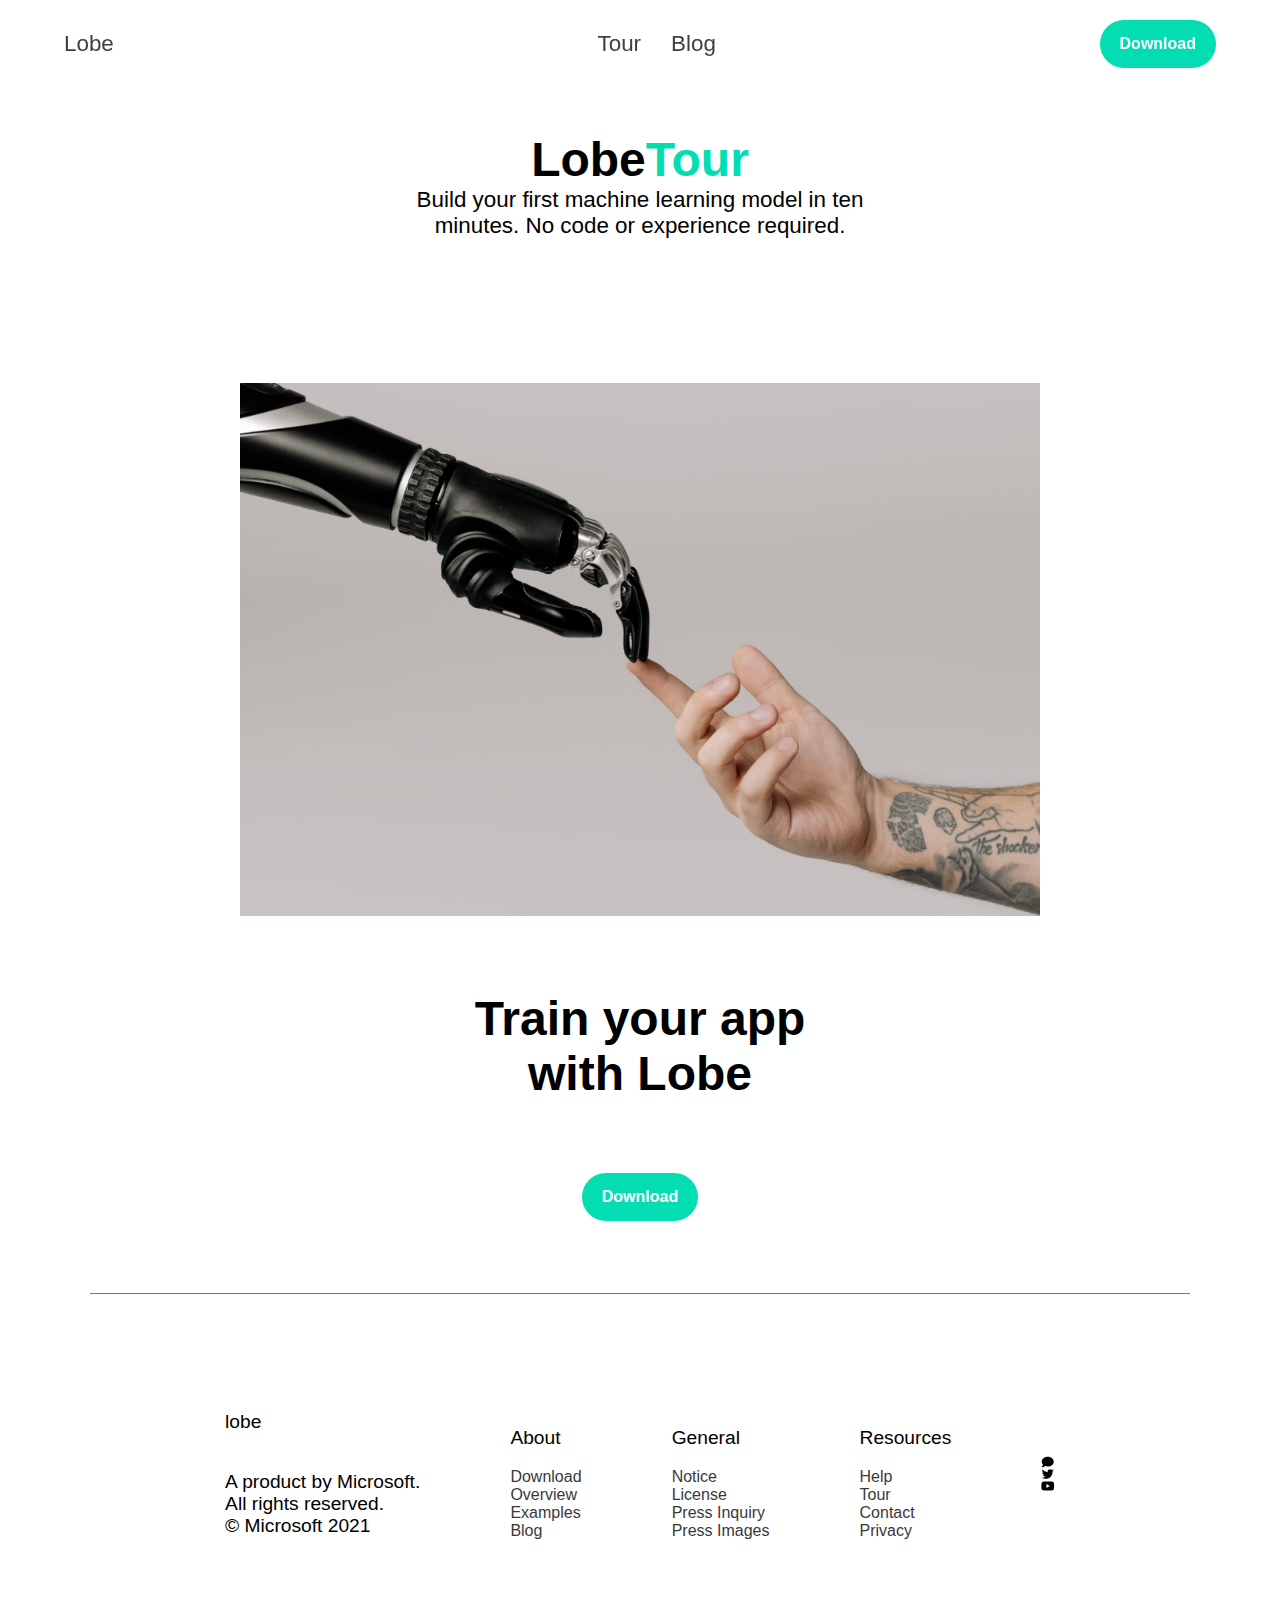
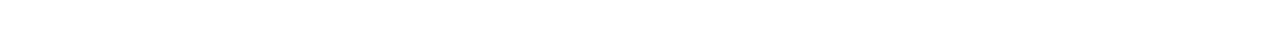
==== index.html @ 1dd6b3c1 "made v3.0 changes" ====
<!DOCTYPE html>
<html lang="en">
  <head>
    <meta charset="UTF-8" />
    <meta name="viewport" content="width=device-width, initial-scale=1.0" />
    <title>Lobe | Tour</title>
    <link rel="stylesheet" href="style1.css" />
  </head>
  <body>
    <div class="navbar-container">
      <nav class="navbar">
        <div class="navigation">
          <a href="">Lobe</a>
          <div class="innav">
            <a class="i1" href="blog.html">Tour</a>
            <a href="index.html">Blog</a>
          </div>
          <button>Download</button>
        </div>
      </nav>
    </div>
    <section class="main">
      <div class="sm1">
        <div class="smp1">
          <p class="sm1p1">Lobe</p>
          <p class="sm1p2">Tour</p>
        </div>
        <p class="smp2">
          Build your first machine learning model in ten <br />
          minutes. No code or experience required.
        </p>
      </div>
      <div class="sm2">
        <img src="/images/pexels-cottonbro-studio-6153354.jpg" alt="" />
        <h1>
          Train your app <br />
          with Lobe
        </h1>
        <button>Download</button>
      </div>
    </section>
    <footer class="foot">
      <div class="infoot">
        <div>
          <p>lobe</p>
          <p>
            A product by Microsoft. <br />
            All rights reserved. <br />
            © Microsoft 2021
          </p>
        </div>
        <div>
          <p>About</p>
          <a href="">Download</a>
          <a href="">Overview</a>
          <a href="">Examples</a>
          <a href="">Blog</a>
        </div>
        <div>
          <p>General</p>
          <a href="">Notice</a>
          <a href="">License</a>
          <a href="">Press Inquiry</a>
          <a href="">Press Images</a>
        </div>
        <div>
          <p>Resources</p>
          <a href="">Help</a>
          <a href="">Tour</a>
          <a href="">Contact</a>
          <a href="">Privacy</a>
        </div>
        <div class="fola">
          <svg
            xmlns="http://www.w3.org/2000/svg"
            height="1em"
            viewBox="0 0 512 512"
          >
            <!--! Font Awesome Free 6.4.2 by @fontawesome - https://fontawesome.com License - https://fontawesome.com/license (Commercial License) Copyright 2023 Fonticons, Inc. -->
            <path
              d="M512 240c0 114.9-114.6 208-256 208c-37.1 0-72.3-6.4-104.1-17.9c-11.9 8.7-31.3 20.6-54.3 30.6C73.6 471.1 44.7 480 16 480c-6.5 0-12.3-3.9-14.8-9.9c-2.5-6-1.1-12.8 3.4-17.4l0 0 0 0 0 0 0 0 .3-.3c.3-.3 .7-.7 1.3-1.4c1.1-1.2 2.8-3.1 4.9-5.7c4.1-5 9.6-12.4 15.2-21.6c10-16.6 19.5-38.4 21.4-62.9C17.7 326.8 0 285.1 0 240C0 125.1 114.6 32 256 32s256 93.1 256 208z"
            />
          </svg>
          <svg
            xmlns="http://www.w3.org/2000/svg"
            height="1em"
            viewBox="0 0 512 512"
          >
            <!--! Font Awesome Free 6.4.2 by @fontawesome - https://fontawesome.com License - https://fontawesome.com/license (Commercial License) Copyright 2023 Fonticons, Inc. -->
            <path
              d="M459.37 151.716c.325 4.548.325 9.097.325 13.645 0 138.72-105.583 298.558-298.558 298.558-59.452 0-114.68-17.219-161.137-47.106 8.447.974 16.568 1.299 25.34 1.299 49.055 0 94.213-16.568 130.274-44.832-46.132-.975-84.792-31.188-98.112-72.772 6.498.974 12.995 1.624 19.818 1.624 9.421 0 18.843-1.3 27.614-3.573-48.081-9.747-84.143-51.98-84.143-102.985v-1.299c13.969 7.797 30.214 12.67 47.431 13.319-28.264-18.843-46.781-51.005-46.781-87.391 0-19.492 5.197-37.36 14.294-52.954 51.655 63.675 129.3 105.258 216.365 109.807-1.624-7.797-2.599-15.918-2.599-24.04 0-57.828 46.782-104.934 104.934-104.934 30.213 0 57.502 12.67 76.67 33.137 23.715-4.548 46.456-13.32 66.599-25.34-7.798 24.366-24.366 44.833-46.132 57.827 21.117-2.273 41.584-8.122 60.426-16.243-14.292 20.791-32.161 39.308-52.628 54.253z"
            />
          </svg>
          <svg
            xmlns="http://www.w3.org/2000/svg"
            height="1em"
            viewBox="0 0 576 512"
          >
            <!--! Font Awesome Free 6.4.2 by @fontawesome - https://fontawesome.com License - https://fontawesome.com/license (Commercial License) Copyright 2023 Fonticons, Inc. -->
            <path
              d="M549.655 124.083c-6.281-23.65-24.787-42.276-48.284-48.597C458.781 64 288 64 288 64S117.22 64 74.629 75.486c-23.497 6.322-42.003 24.947-48.284 48.597-11.412 42.867-11.412 132.305-11.412 132.305s0 89.438 11.412 132.305c6.281 23.65 24.787 41.5 48.284 47.821C117.22 448 288 448 288 448s170.78 0 213.371-11.486c23.497-6.321 42.003-24.171 48.284-47.821 11.412-42.867 11.412-132.305 11.412-132.305s0-89.438-11.412-132.305zm-317.51 213.508V175.185l142.739 81.205-142.739 81.201z"
            />
          </svg>
        </div>
      </div>
    </footer>
  </body>
</html>
---- style1.css ----
body {
  margin: 0;
  padding: 0;
  box-sizing: border-box;
  font-size: 12px;
  font-family: Helvetica;
}

img {
  width: 800px;
  min-width: 300px;
}

button {
  background-color: #04ddb2;
  color: white;
  padding: 15px 20px;
  border: none;
  border-radius: 25px;
  font-size: 1rem;
  font-weight: bold;
  transition: background-color 1.5s, color 1s, transform 1.5s; 
}

button:hover {
  background-color: white;
  color: #04ddb2;
  border: inset 2px solid #04ddb2;
  transform: scale(1.2);
}

a {
  text-decoration: none;
  color: rgb(63, 63, 63);
}

.navbar-container {
  width: 100%;
  position: fixed;
  top: 0;
  z-index: 1000; /* Ensure it's above other content */
}

.navbar {
  background-color:  rgb(255, 255, 255, 0.94);
  padding: 20px 0;
}

.navigation {
  display: flex;
  justify-content: space-between;
  align-items: center;
  font-size: 1.4rem;
  margin: 0 5%;
}

.innav {
  display: flex;
  margin-right: -100px;
  gap: 30px;
}

.main {
  display: flex;
  flex-direction: column;
  justify-content: center;
  align-items: center;
  margin-top: 60px;
}

.main * {
  margin-top: 0;
  margin-bottom: 8vh;
}

.sm1 {
  margin-top: 8vh;
  text-align: center;
}

.smp1 {
  display: flex;
  justify-content: center;
  font-size: 3rem;
  font-weight: bold;
  margin-bottom: 0;
}

.smp1 p {
  margin-bottom: 0;
}

.sm1p2 {
  color: #04ddb2;
}

.sm1 .smp2 {
  font-size: 1.4rem;
  width: 600px;
}

.sm2 {
  text-align: center;
  margin-bottom: 8vh;
}

.sm2 h1 {
  font-size: 3rem;
  font-weight: bold;
}

.sm2 button {
  margin-bottom: 0;
}

.foot {
  max-width: 1100px;
  margin: auto;
  border-top: 1px solid rgb(119, 116, 116);
}

.infoot {
  display: flex;
  justify-content: space-evenly;
  align-items: center;
  margin: 0 5vh;
  height: 40vh;
}

.infoot p {
  font-size: 1.2rem;
}

.infoot a {
  font-size: 1rem;
  color: rgb(58, 57, 57);
}

.infoot div {
  display: flex;
  flex-direction: column;
}

.infoor .fola {
  display: inline;
}
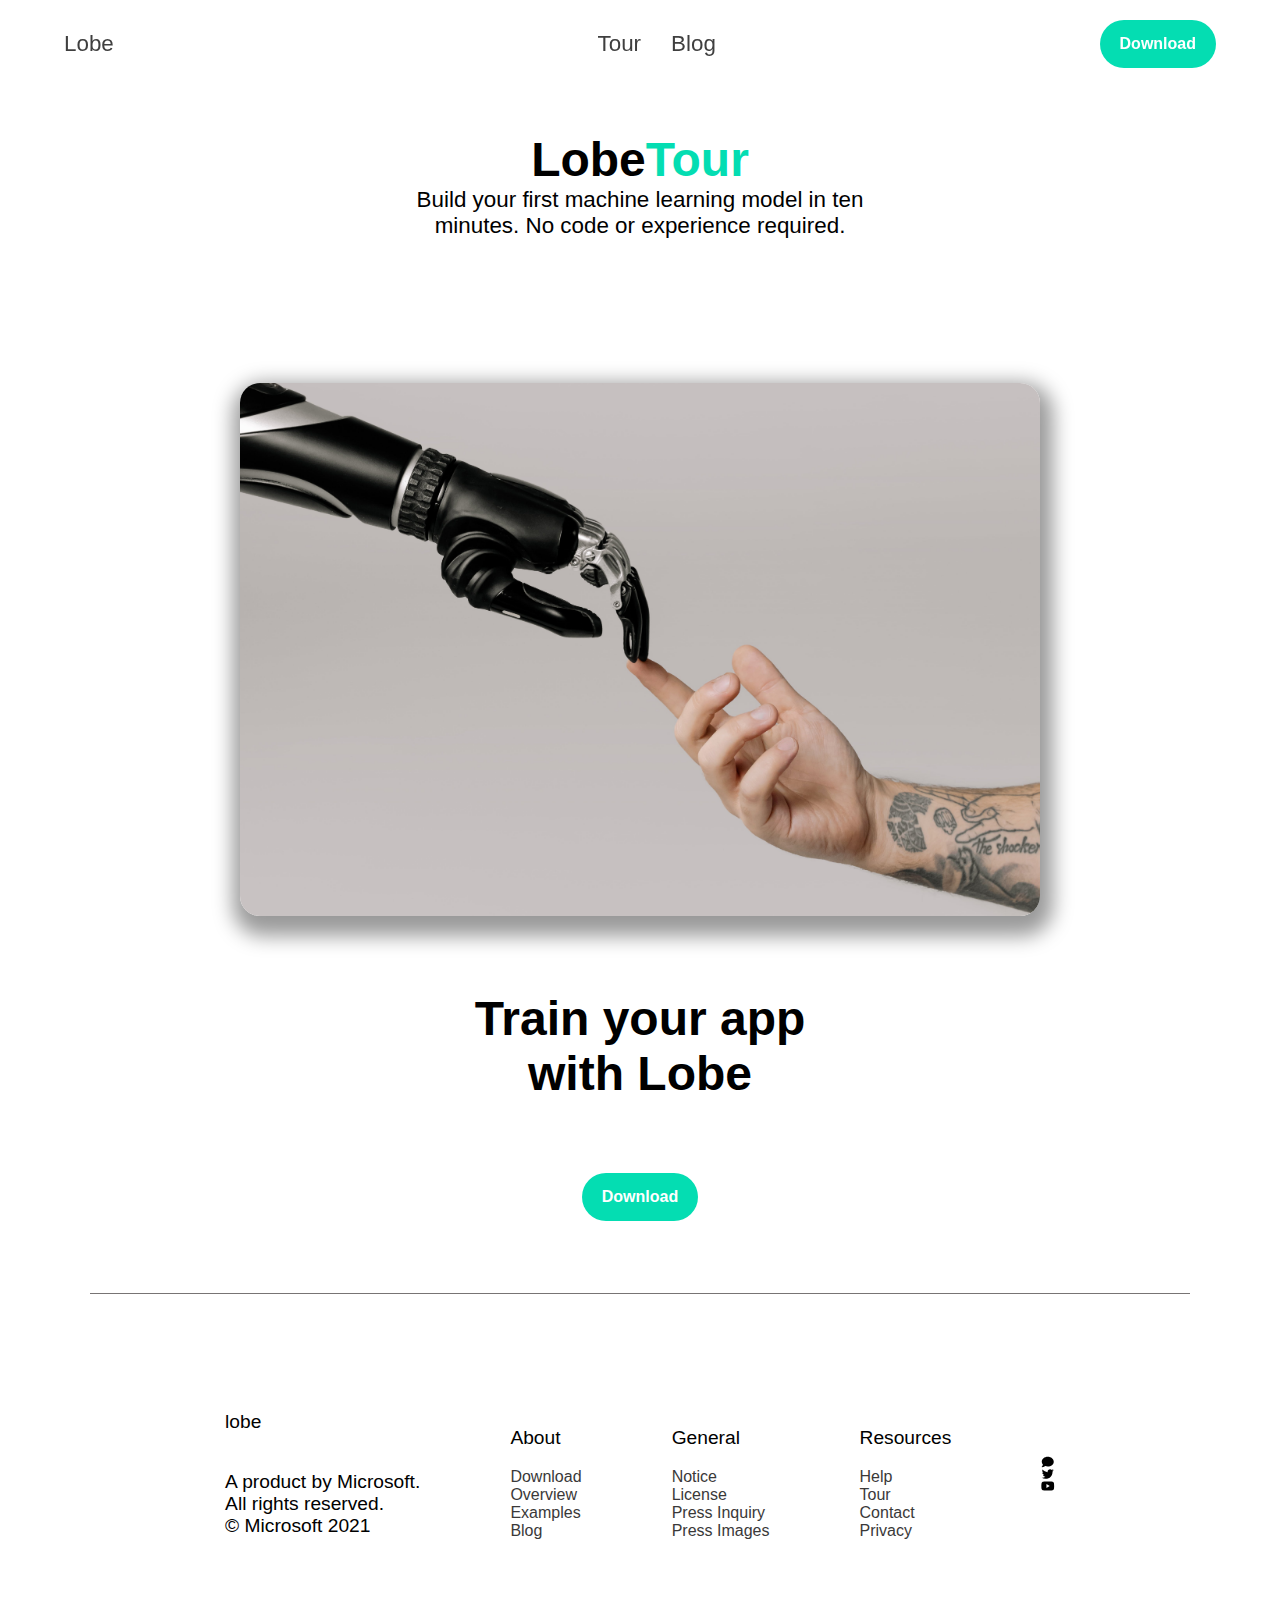
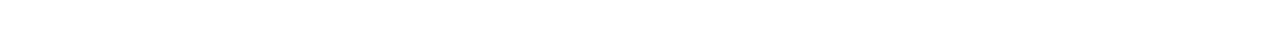
==== commit 3149384f: "made v5.0 changes" ====
--- a/index.html
+++ b/index.html
@@ -5,6 +5,7 @@
     <meta name="viewport" content="width=device-width, initial-scale=1.0" />
     <title>Lobe | Tour</title>
     <link rel="stylesheet" href="style1.css" />
+    <link rel="stylesheet" href="responsive1.css" />
   </head>
   <body>
     <div class="navbar-container">
@@ -31,7 +32,11 @@
         </p>
       </div>
       <div class="sm2">
-        <img src="/images/pexels-cottonbro-studio-6153354.jpg" alt="" />
+        <img
+          src="/images/pexels-cottonbro-studio-6153354.jpg"
+          alt=""
+          class="blur"
+        />
         <h1>
           Train your app <br />
           with Lobe
--- a/style1.css
+++ b/style1.css
@@ -9,6 +9,8 @@
 img {
   width: 800px;
   min-width: 300px;
+  border-radius: 20px;
+  box-shadow: 3px 10px 20px 10px rgba(0, 0, 0, 0.4);
 }
 
 button {
@@ -19,7 +21,7 @@
   border-radius: 25px;
   font-size: 1rem;
   font-weight: bold;
-  transition: background-color 1.5s, color 1s, transform 1.5s; 
+  transition: background-color 1s, color 0.8s, transform 1s; 
 }
 
 button:hover {
@@ -58,6 +60,16 @@
   display: flex;
   margin-right: -100px;
   gap: 30px;
+}
+
+.innav a {
+  transition: color 0.5s, text-decoration 0.5s, transform 0.5s;
+}
+
+.innav a:hover {
+  color: #04ddb2;
+  text-decoration: underline;
+  transform: scale(1.1);
 }
 
 .main {
@@ -113,6 +125,14 @@
   margin-bottom: 0;
 }
 
+.sm2 .blur {
+  transition: transform 1s;
+}
+
+.blur:hover  {
+  transform: scale(1.1);
+}
+
 .foot {
   max-width: 1100px;
   margin: auto;
@@ -136,6 +156,11 @@
   color: rgb(58, 57, 57);
 }
 
+.infoot a:hover {
+  color: #04ddb2;
+  transform: scale(1.1);
+}
+
 .infoot div {
   display: flex;
   flex-direction: column;
--- a/responsive1.css
+++ b/responsive1.css
@@ -0,0 +1,14 @@
+@media screen and (max-width: 767px) {
+  button:active {
+    background-color: white;
+    color: #04ddb2;
+    border: inset 2px solid #04ddb2;
+    transform: scale(1.2);
+  }
+
+  .navbar-container {
+    width: 100%;
+    position: relative;
+     /* Ensure it's above other content */
+  }
+}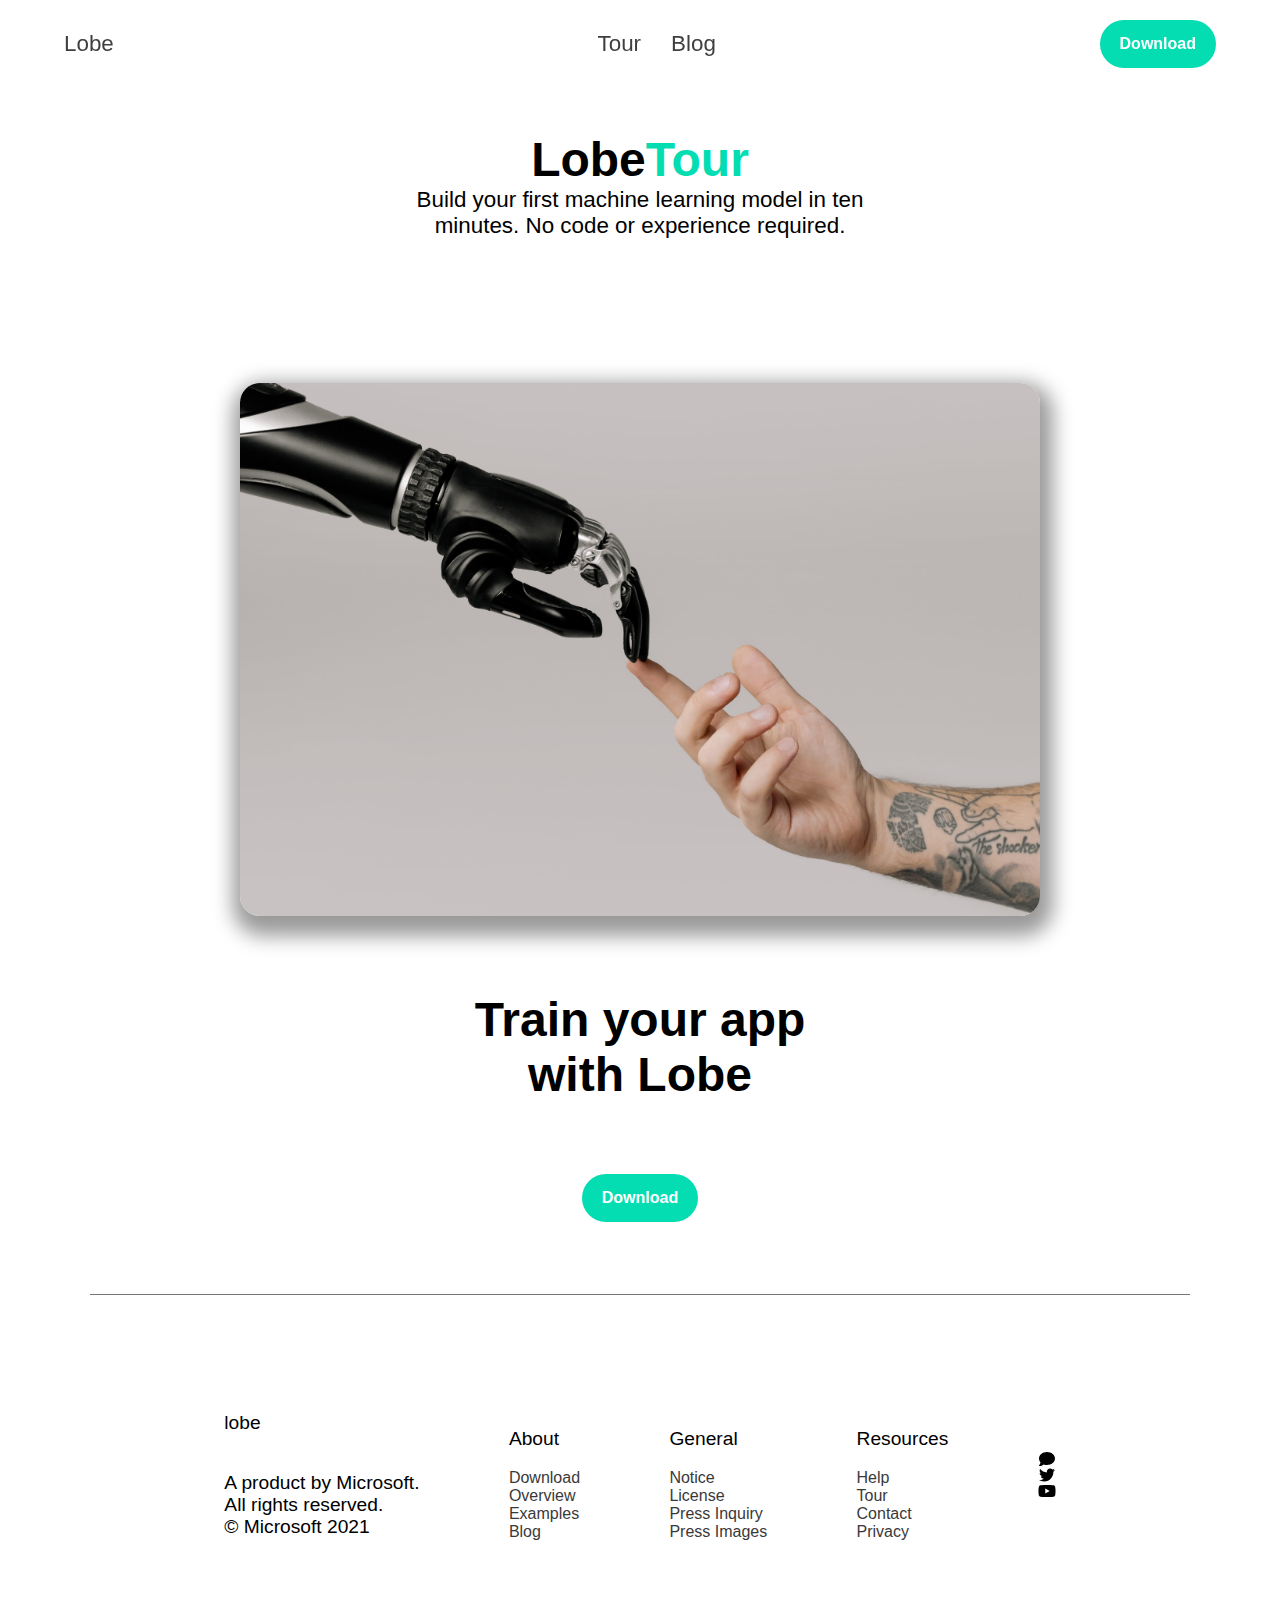
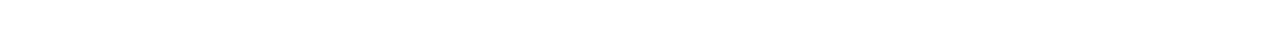
==== commit 6ecc58fa: "made v6.0 changes" ====
--- a/index.html
+++ b/index.html
@@ -6,6 +6,10 @@
     <title>Lobe | Tour</title>
     <link rel="stylesheet" href="style1.css" />
     <link rel="stylesheet" href="responsive1.css" />
+    <link
+      rel="stylesheet"
+      href="https://fonts.googleapis.com/css2?family=Material+Symbols+Outlined:opsz,wght,FILL,GRAD@24,400,0,0"
+    />
   </head>
   <body>
     <div class="navbar-container">
@@ -13,8 +17,15 @@
         <div class="navigation">
           <a href="">Lobe</a>
           <div class="innav">
-            <a class="i1" href="blog.html">Tour</a>
-            <a href="index.html">Blog</a>
+            <a class="i1" href="index.html">Tour</a>
+            <a href="blog.html">Blog</a>
+          </div>
+          <div class="dropdown-container">
+            <a href=""><span class="material-symbols-outlined"> menu </span></a>
+            <div class="dropdown-content">
+              <a class="i1" href="index.html">Tour</a>
+              <a href="blog.html">Blog</a>
+            </div>
           </div>
           <button>Download</button>
         </div>
--- a/style1.css
+++ b/style1.css
@@ -2,7 +2,7 @@
   margin: 0;
   padding: 0;
   box-sizing: border-box;
-  font-size: 12px;
+  font-size: 1em;
   font-family: Helvetica;
 }
 
@@ -70,6 +70,10 @@
   color: #04ddb2;
   text-decoration: underline;
   transform: scale(1.1);
+}
+
+.dropdown-container {
+  display: none;
 }
 
 .main {
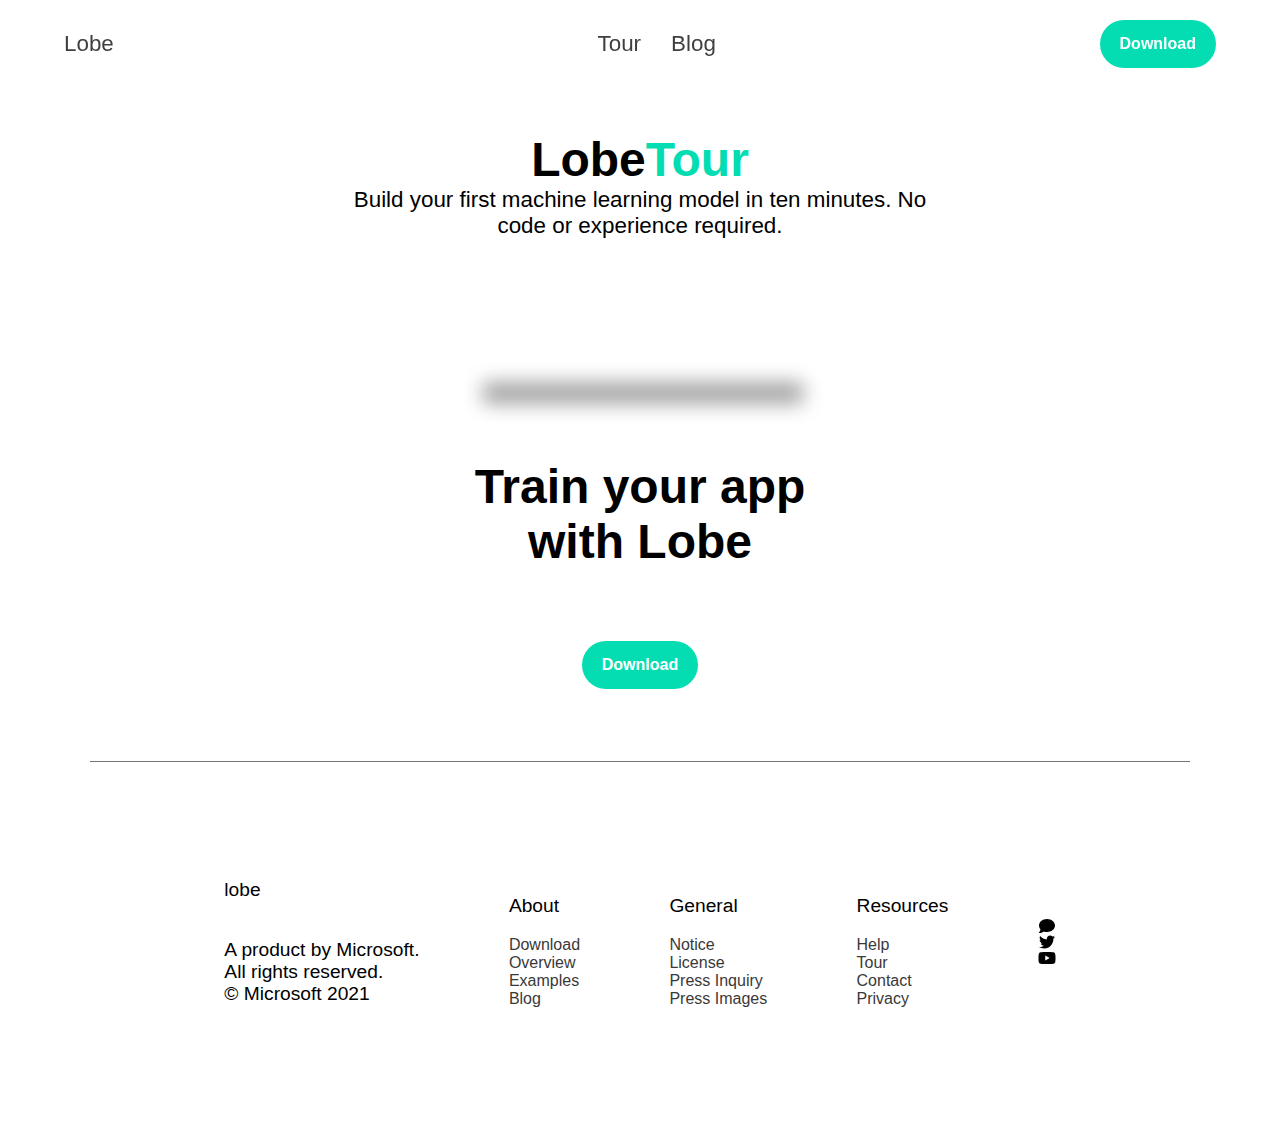
==== commit efb937e5: "version final changes" ====
--- a/index.html
+++ b/index.html
@@ -38,13 +38,13 @@
           <p class="sm1p2">Tour</p>
         </div>
         <p class="smp2">
-          Build your first machine learning model in ten <br />
-          minutes. No code or experience required.
+          Build your first machine learning model in ten minutes. No code or
+          experience required.
         </p>
       </div>
       <div class="sm2">
         <img
-          src="/images/pexels-cottonbro-studio-6153354.jpg"
+          src="/images/pexels-cottonbro-studio-6153354.JPG"
           alt=""
           class="blur"
         />
--- a/responsive1.css
+++ b/responsive1.css
@@ -6,9 +6,107 @@
     transform: scale(1.2);
   }
 
+  img {
+    max-width: 800px;
+    min-width: 300px;
+    border-radius: 20px;
+    box-shadow: 3px 10px 20px 10px rgba(0, 0, 0, 0.4);
+  }
+
   .navbar-container {
     width: 100%;
     position: relative;
      /* Ensure it's above other content */
   }
+
+  .navigation .innav {
+    display: none;
+  }
+
+  .navbar .dropdown-container {
+    position: relative;
+    display: inline-block;
+  }
+
+  .dropdown-content {
+    display: none;
+    position: absolute;
+    background-color: rgba(235, 229, 229, 0.74);
+    width: 300px;
+    box-shadow: 0 8px 16px rgba(0, 0, 0, 0.2);
+    z-index: 1;
+    text-align: center;
+  }
+
+  .dropdown-content a {
+    color: black;
+    padding: 12px 16px;
+    text-decoration: none;
+    display: block;
+    transition: all 0.5s;
+  }
+
+  .dropdown-content a:hover {
+    background-color: rgba(4, 221, 178, 0.74);
+  }
+
+  .dropdown-container:hover .dropdown-content {
+    display: block;
+    transform: translateX(-100px);
+    padding: 20px 0;
+  }
+
+  .main {
+    margin-top: 30px;
+  }
+  
+  .sm1 {
+    margin-top: 5vh;
+    text-align: center;
+  }
+
+  .sm1 {
+    width: auto;
+  }
+  
+  .smp1 {
+    display: flex;
+    justify-content: center;
+    font-size: 2.1rem;
+    font-weight: bold;
+    margin-bottom: 0;
+  }
+
+  .sm1 .smp2 {
+    word-break: normal;
+    font-size: 1.1rem;
+    width: auto;
+  }
+
+  .blur {
+    max-width: 400px;
+  }
+
+  .sm2 h1 {
+    font-size: 2rem;
+    font-weight: bold;
+  }
+ 
+  .foot .infoot {
+    display: flex;
+    justify-content: flex-start;
+    flex-wrap: wrap;
+    gap: 10px;
+  }
+
+  .infoot div {
+    height: 175px;
+    width: auto;
+  }
+
+  .infoot .fola {
+    display: inline;
+    margin-right: 20px;
+    height: 80px;
+  }
 }